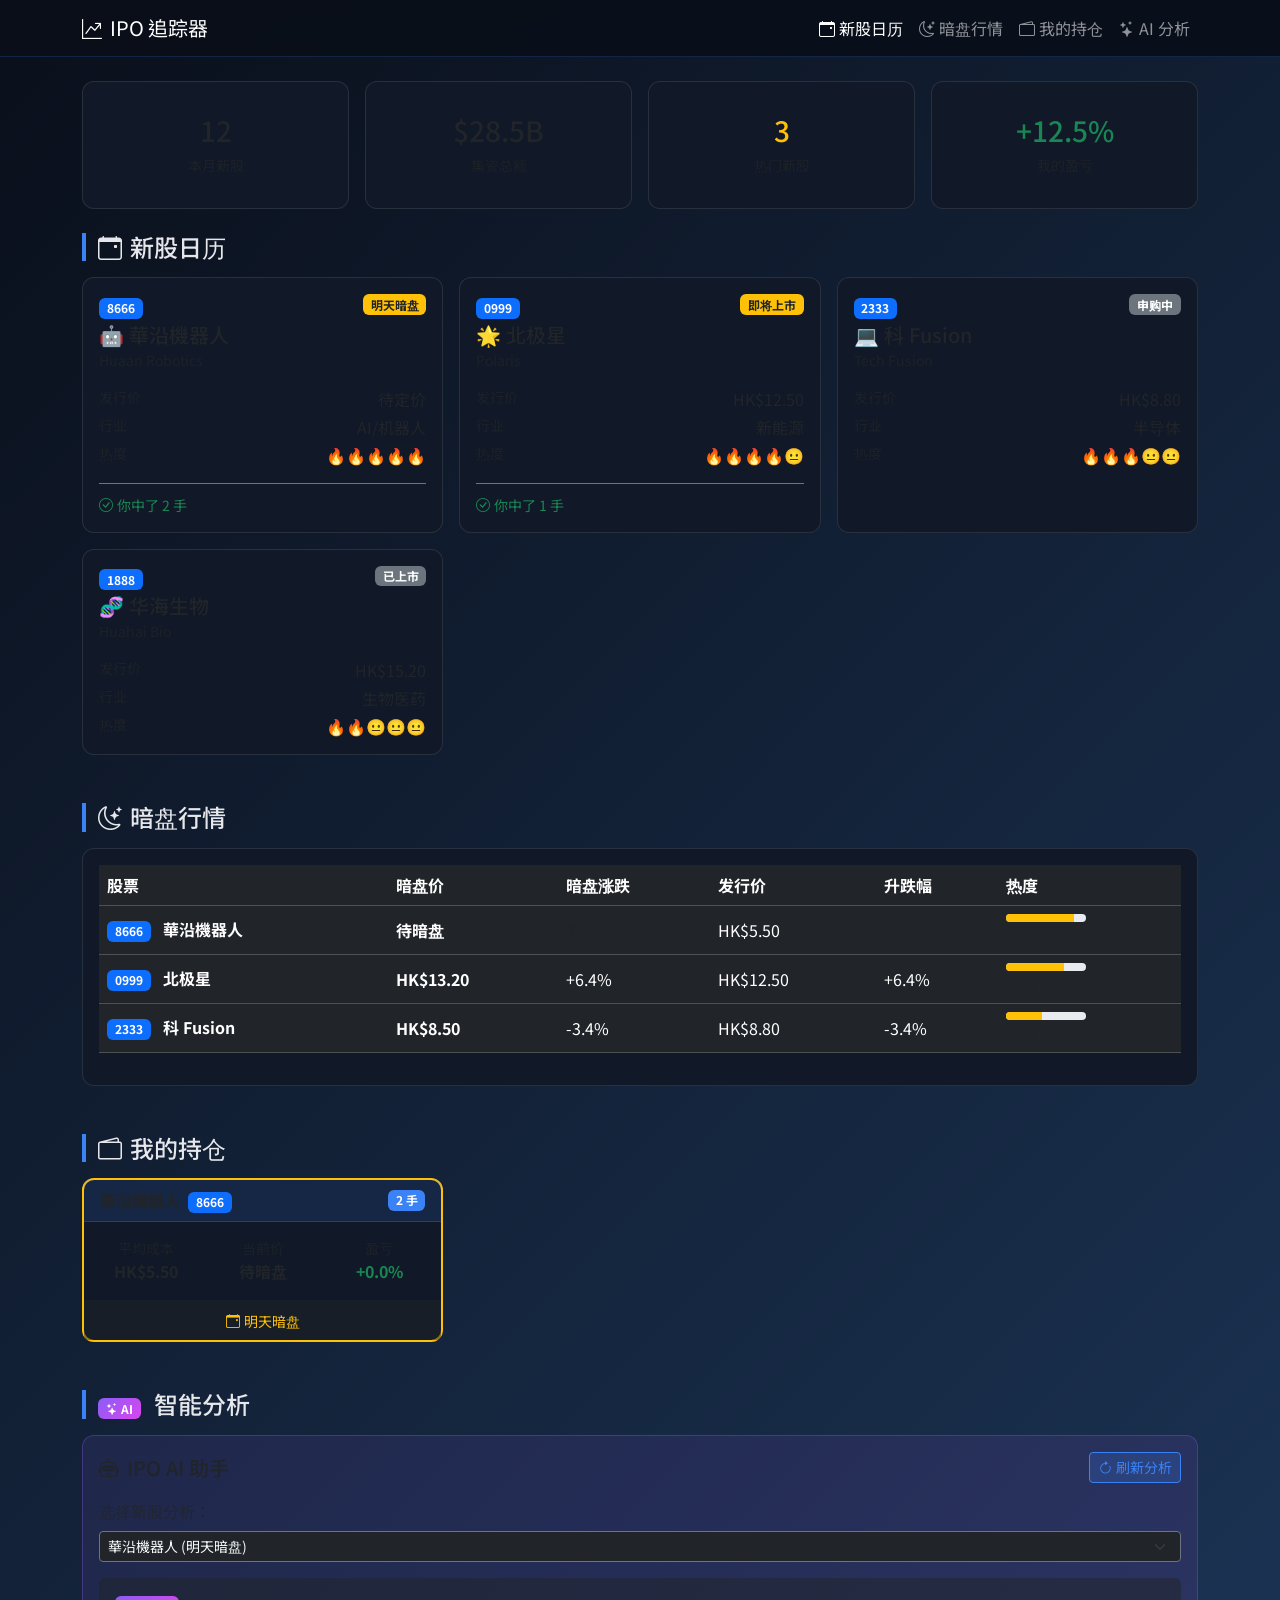
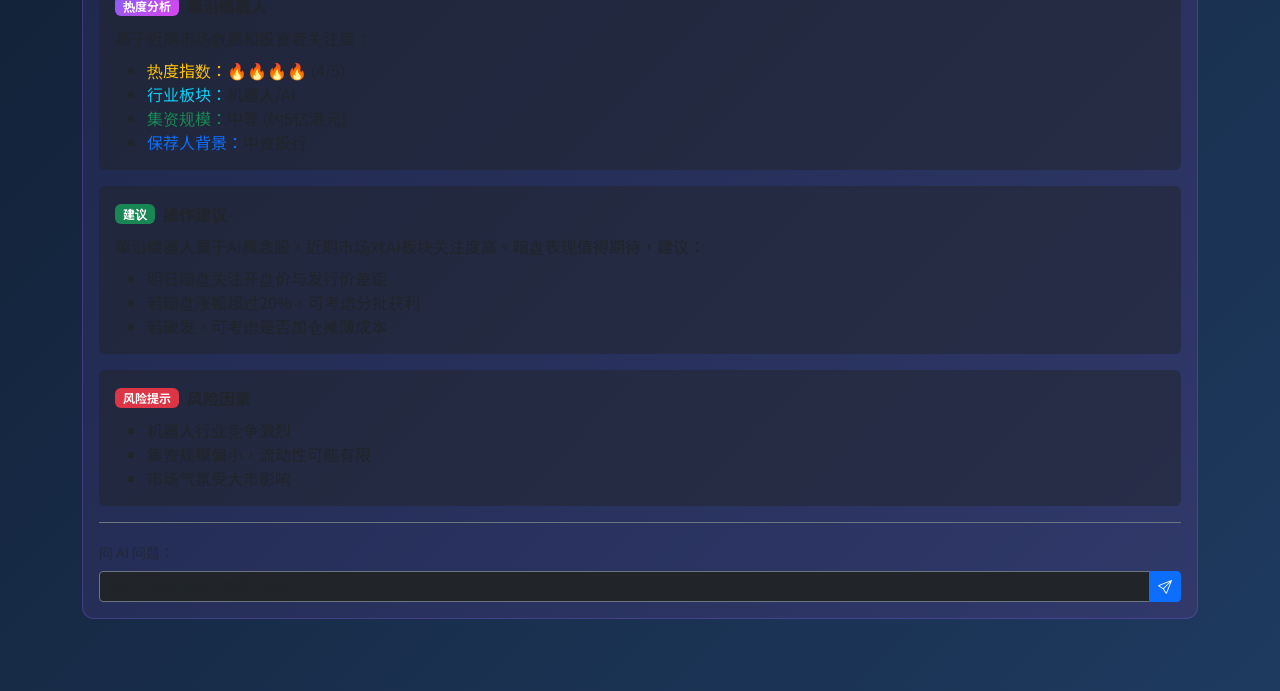
==== projects/ipo-tracker/index.html @ d1d1de84 "feat: initial IPO tracker with AI analysis - IPO calendar tracking - Grey market prices - Holdings m" ====
<!DOCTYPE html>
<html lang="zh-HK">
<head>
    <meta charset="UTF-8">
    <meta name="viewport" content="width=device-width, initial-scale=1.0">
    <title>IPO 追踪器 | HK IPO Tracker</title>
    <link href="https://cdn.jsdelivr.net/npm/bootstrap@5.3.3/dist/css/bootstrap.min.css" rel="stylesheet">
    <link href="https://cdn.jsdelivr.net/npm/bootstrap-icons@1.11.3/font/bootstrap-icons.min.css" rel="stylesheet">
    <link href="https://fonts.googleapis.com/css2?family=Noto+Sans+HK:wght@400;500;700&display=swap" rel="stylesheet">
    <style>
        :root {
            --hk-dark: #0a0f1a;
            --hk-card: #111827;
            --hk-accent: #3b82f6;
            --hk-gold: #fbbf24;
            --hk-green: #22c55e;
            --hk-red: #ef4444;
        }
        body {
            font-family: 'Noto Sans HK', sans-serif;
            background: linear-gradient(135deg, var(--hk-dark) 0%, #1e3a5f 100%);
            min-height: 100vh;
            color: #e5e7eb;
        }
        .navbar {
            background: rgba(10, 15, 26, 0.95) !important;
            backdrop-filter: blur(10px);
            border-bottom: 1px solid rgba(59, 130, 246, 0.2);
        }
        .card {
            background: var(--hk-card);
            border: 1px solid rgba(255, 255, 255, 0.1);
            border-radius: 12px;
        }
        .card-header {
            background: rgba(59, 130, 246, 0.15);
            border-bottom: 1px solid rgba(255, 255, 255, 0.1);
            font-weight: 600;
        }
        .ipo-card {
            transition: transform 0.2s, box-shadow 0.2s;
        }
        .ipo-card:hover {
            transform: translateY(-2px);
            box-shadow: 0 8px 25px rgba(59, 130, 246, 0.2);
        }
        .price-up { color: var(--hk-green); }
        .price-down { color: var(--hk-red); }
        .ai-badge {
            background: linear-gradient(135deg, #8b5cf6, #d946ef);
            font-size: 0.75rem;
        }
        .holding-badge {
            background: var(--hk-accent);
        }
        .section-title {
            border-left: 4px solid var(--hk-accent);
            padding-left: 12px;
        }
        .toast-custom {
            background: var(--hk-card);
            border: 1px solid var(--hk-accent);
        }
        #ai-panel {
            background: linear-gradient(135deg, rgba(139, 92, 246, 0.1), rgba(217, 70, 239, 0.1));
            border: 1px solid rgba(139, 92, 246, 0.3);
        }
        .typing-indicator span {
            display: inline-block;
            width: 8px;
            height: 8px;
            background: var(--hk-accent);
            border-radius: 50%;
            animation: typing 1.4s infinite;
        }
        .typing-indicator span:nth-child(2) { animation-delay: 0.2s; }
        .typing-indicator span:nth-child(3) { animation-delay: 0.4s; }
        @keyframes typing {
            0%, 60%, 100% { transform: translateY(0); }
            30% { transform: translateY(-8px); }
        }
        .refresh-btn {
            background: rgba(59, 130, 246, 0.2);
            border: 1px solid var(--hk-accent);
            color: var(--hk-accent);
        }
        .refresh-btn:hover {
            background: var(--hk-accent);
            color: white;
        }
    </style>
</head>
<body>
    <!-- Navbar -->
    <nav class="navbar navbar-expand-lg navbar-dark">
        <div class="container">
            <a class="navbar-brand" href="#">
                <i class="bi bi-graph-up-arrow me-2"></i>IPO 追踪器
            </a>
            <button class="navbar-toggler" type="button" data-bs-toggle="collapse" data-bs-target="#navbarNav">
                <span class="navbar-toggler-icon"></span>
            </button>
            <div class="collapse navbar-collapse" id="navbarNav">
                <ul class="navbar-nav ms-auto">
                    <li class="nav-item">
                        <a class="nav-link active" href="#upcoming"><i class="bi bi-calendar-event me-1"></i>新股日历</a>
                    </li>
                    <li class="nav-item">
                        <a class="nav-link" href="#grey-market"><i class="bi bi-moon-stars me-1"></i>暗盘行情</a>
                    </li>
                    <li class="nav-item">
                        <a class="nav-link" href="#holdings"><i class="bi bi-wallet2 me-1"></i>我的持仓</a>
                    </li>
                    <li class="nav-item">
                        <a class="nav-link" href="#ai-analysis"><i class="bi bi-stars me-1"></i>AI 分析</a>
                    </li>
                </ul>
            </div>
        </div>
    </nav>

    <div class="container py-4">
        <!-- Header Stats -->
        <div class="row g-3 mb-4">
            <div class="col-md-3">
                <div class="card text-center py-3">
                    <div class="card-body">
                        <h3 class="mb-1" id="total-ipos">12</h3>
                        <small class="text-muted">本月新股</small>
                    </div>
                </div>
            </div>
            <div class="col-md-3">
                <div class="card text-center py-3">
                    <div class="card-body">
                        <h3 class="mb-1" id="total-raised">$28.5B</h3>
                        <small class="text-muted">集资总额</small>
                    </div>
                </div>
            </div>
            <div class="col-md-3">
                <div class="card text-center py-3">
                    <div class="card-body">
                        <h3 class="mb-1 text-warning" id="hot-ipos">3</h3>
                        <small class="text-muted">热门新股</small>
                    </div>
                </div>
            </div>
            <div class="col-md-3">
                <div class="card text-center py-3">
                    <div class="card-body">
                        <h3 class="mb-1 text-success" id="my-pnl">+12.5%</h3>
                        <small class="text-muted">我的盈亏</small>
                    </div>
                </div>
            </div>
        </div>

        <!-- Upcoming IPOs Section -->
        <section id="upcoming" class="mb-5">
            <h4 class="section-title mb-3"><i class="bi bi-calendar-event me-2"></i>新股日历</h4>
            <div class="row g-3" id="upcoming-ipo-list">
                <!-- IPO cards will be injected here -->
            </div>
        </section>

        <!-- Grey Market Section -->
        <section id="grey-market" class="mb-5">
            <h4 class="section-title mb-3"><i class="bi bi-moon-stars me-2"></i>暗盘行情</h4>
            <div class="card">
                <div class="card-body">
                    <div class="table-responsive">
                        <table class="table table-dark table-hover align-middle">
                            <thead>
                                <tr>
                                    <th>股票</th>
                                    <th>暗盘价</th>
                                    <th>暗盘涨跌</th>
                                    <th>发行价</th>
                                    <th>升跌幅</th>
                                    <th>热度</th>
                                </tr>
                            </thead>
                            <tbody id="grey-market-table">
                                <!-- Grey market data will be injected here -->
                            </tbody>
                        </table>
                    </div>
                </div>
            </div>
        </section>

        <!-- My Holdings Section -->
        <section id="holdings" class="mb-5">
            <h4 class="section-title mb-3"><i class="bi bi-wallet2 me-2"></i>我的持仓</h4>
            <div class="row g-3" id="holdings-list">
                <!-- Holdings will be injected here -->
            </div>
        </section>

        <!-- AI Analysis Section -->
        <section id="ai-analysis" class="mb-5">
            <h4 class="section-title mb-3">
                <span class="badge ai-badge me-2"><i class="bi bi-stars"></i> AI</span>
                智能分析
            </h4>
            <div class="card" id="ai-panel">
                <div class="card-body">
                    <div class="d-flex justify-content-between align-items-center mb-3">
                        <h5 class="mb-0"><i class="bi bi-robot me-2"></i>IPO AI 助手</h5>
                        <button class="btn btn-sm refresh-btn" onclick="refreshAIAnalysis()">
                            <i class="bi bi-arrow-clockwise me-1"></i>刷新分析
                        </button>
                    </div>
                    
                    <!-- AI Analysis Content -->
                    <div id="ai-content">
                        <div class="mb-3">
                            <label class="form-label text-muted">选择新股分析：</label>
                            <select class="form-select form-select-sm bg-dark text-light border-secondary" id="ai-stock-select">
                                <option value="huaan">華沿機器人 (明天暗盘)</option>
                                <option value="polaris">北极星 (即将上市)</option>
                                <option value="techfusion">科 Fusion</option>
                            </select>
                        </div>
                        
                        <div id="ai-analysis-result">
                            <div class="p-3 rounded bg-dark bg-opacity-50 mb-3">
                                <div class="d-flex align-items-center mb-2">
                                    <span class="badge ai-badge me-2">热度分析</span>
                                    <strong>華沿機器人</strong>
                                </div>
                                <p class="mb-2">基于近期市场数据和投资者关注度：</p>
                                <ul class="mb-0">
                                    <li><span class="text-warning">热度指数：</span>🔥🔥🔥🔥 (4/5)</li>
                                    <li><span class="text-info">行业板块：</span>机器人/AI</li>
                                    <li><span class="text-success">集资规模：</span>中等 (约5亿港元)</li>
                                    <li><span class="text-primary">保荐人背景：</span>中资投行</li>
                                </ul>
                            </div>
                            
                            <div class="p-3 rounded bg-dark bg-opacity-50 mb-3">
                                <div class="d-flex align-items-center mb-2">
                                    <span class="badge bg-success me-2">建议</span>
                                    <strong>操作建议</strong>
                                </div>
                                <p class="mb-0">華沿機器人属于AI概念股，近期市场对AI板块关注度高。暗盘表现值得期待，建议：</p>
                                <ul class="mb-0 mt-2">
                                    <li>明日暗盘关注开盘价与发行价差距</li>
                                    <li>若暗盘涨幅超过20%，可考虑分批获利</li>
                                    <li>若破发，可考虑是否加仓摊薄成本</li>
                                </ul>
                            </div>
                            
                            <div class="p-3 rounded bg-dark bg-opacity-50">
                                <div class="d-flex align-items-center mb-2">
                                    <span class="badge bg-danger me-2">风险提示</span>
                                    <strong>风险因素</strong>
                                </div>
                                <ul class="mb-0">
                                    <li>机器人行业竞争激烈</li>
                                    <li>集资规模偏小，流动性可能有限</li>
                                    <li>市场气氛受大市影响</li>
                                </ul>
                            </div>
                        </div>
                        
                        <!-- Loading State -->
                        <div id="ai-loading" class="text-center py-4 d-none">
                            <div class="typing-indicator mb-2">
                                <span></span><span></span><span></span>
                            </div>
                            <small class="text-muted">AI 分析中...</small>
                        </div>
                    </div>
                    
                    <!-- Custom Query -->
                    <div class="mt-3 pt-3 border-top border-secondary">
                        <label class="form-label text-muted small">问 AI 问题：</label>
                        <div class="input-group">
                            <input type="text" class="form-control form-control-sm bg-dark text-light border-secondary" 
                                   id="ai-query" placeholder="例如：華沿機器人值得认购吗？">
                            <button class="btn btn-sm btn-primary" onclick="askAI()">
                                <i class="bi bi-send"></i>
                            </button>
                        </div>
                    </div>
                </div>
            </div>
        </section>
    </div>

    <!-- Toast Container -->
    <div class="toast-container position-fixed bottom-0 end-0 p-3">
        <div id="alert-toast" class="toast toast-custom text-light" role="alert">
            <div class="toast-body d-flex align-items-center">
                <i class="bi bi-bell me-2"></i>
                <span id="toast-message"></span>
            </div>
        </div>
    </div>

    <script src="https://cdn.jsdelivr.net/npm/bootstrap@5.3.3/dist/js/bootstrap.bundle.min.js"></script>
    <script>
        // Sample IPO Data
        const ipoData = [
            {
                code: '8666',
                name: '華沿機器人',
                nameEn: 'Huaan Robotics',
                price: '待定价',
                lots: 2,
                status: '明天暗盘',
                heat: 5,
                industry: 'AI/机器人',
                icon: '🤖'
            },
            {
                code: '0999',
                name: '北极星',
                nameEn: 'Polaris',
                price: 'HK$12.50',
                lots: 1,
                status: '即将上市',
                heat: 4,
                industry: '新能源',
                icon: '🌟'
            },
            {
                code: '2333',
                name: '科 Fusion',
                nameEn: 'Tech Fusion',
                price: 'HK$8.80',
                lots: 0,
                status: '申购中',
                heat: 3,
                industry: '半导体',
                icon: '💻'
            },
            {
                code: '1888',
                name: '华海生物',
                nameEn: 'Huahai Bio',
                price: 'HK$15.20',
                lots: 0,
                status: '已上市',
                heat: 2,
                industry: '生物医药',
                icon: '🧬'
            }
        ];

        // Grey Market Data
        const greyMarketData = [
            { code: '8666', name: '華沿機器人', greyPrice: '待暗盘', change: '明天暗盘', issuePrice: 'HK$5.50', spread: '-', heat: 85 },
            { code: '0999', name: '北极星', greyPrice: 'HK$13.20', change: '+6.4%', issuePrice: 'HK$12.50', spread: '+6.4%', heat: 72 },
            { code: '2333', name: '科 Fusion', greyPrice: 'HK$8.50', change: '-3.4%', issuePrice: 'HK$8.80', spread: '-3.4%', heat: 45 }
        ];

        // Holdings Data
        const holdingsData = [
            { code: '8666', name: '華沿機器人', lots: 2, avgCost: 5.50, currentPrice: '待暗盘', pnl: 0, pnlPercent: 0 }
        ];

        // Render Upcoming IPOs
        function renderIPOs() {
            const container = document.getElementById('upcoming-ipo-list');
            container.innerHTML = ipoData.map(ipo => `
                <div class="col-md-6 col-lg-4">
                    <div class="card ipo-card h-100">
                        <div class="card-body">
                            <div class="d-flex justify-content-between align-items-start mb-2">
                                <div>
                                    <span class="badge bg-primary mb-1">${ipo.code}</span>
                                    <h5 class="mb-0">${ipo.icon} ${ipo.name}</h5>
                                    <small class="text-muted">${ipo.nameEn}</small>
                                </div>
                                <span class="badge ${ipo.lots > 0 ? 'bg-warning text-dark' : 'bg-secondary'}">${ipo.status}</span>
                            </div>
                            <div class="mt-3">
                                <div class="d-flex justify-content-between mb-1">
                                    <small class="text-muted">发行价</small>
                                    <span>${ipo.price}</span>
                                </div>
                                <div class="d-flex justify-content-between mb-1">
                                    <small class="text-muted">行业</small>
                                    <span>${ipo.industry}</span>
                                </div>
                                <div class="d-flex justify-content-between">
                                    <small class="text-muted">热度</small>
                                    <span>${'🔥'.repeat(ipo.heat)}${'😐'.repeat(5 - ipo.heat)}</span>
                                </div>
                            </div>
                            ${ipo.lots > 0 ? `
                            <div class="mt-3 pt-2 border-top border-secondary">
                                <small class="text-success"><i class="bi bi-check-circle me-1"></i>你中了 ${ipo.lots} 手</small>
                            </div>
                            ` : ''}
                        </div>
                    </div>
                </div>
            `).join('');
        }

        // Render Grey Market Table
        function renderGreyMarket() {
            const tbody = document.getElementById('grey-market-table');
            tbody.innerHTML = greyMarketData.map(stock => {
                const isUp = stock.change.startsWith('+');
                const changeClass = stock.change === '明天暗盘' ? 'text-muted' : (isUp ? 'price-up' : 'price-down');
                return `
                <tr>
                    <td>
                        <span class="badge bg-primary me-2">${stock.code}</span>
                        <strong>${stock.name}</strong>
                    </td>
                    <td><strong>${stock.greyPrice}</strong></td>
                    <td class="${changeClass}">${stock.change}</td>
                    <td>${stock.issuePrice}</td>
                    <td class="${changeClass}">${stock.spread}</td>
                    <td>
                        <div class="progress" style="width: 80px; height: 8px;">
                            <div class="progress-bar bg-warning" style="width: ${stock.heat}%"></div>
                        </div>
                        <small class="text-muted">${stock.heat}%</small>
                    </td>
                </tr>
                `;
            }).join('');
        }

        // Render Holdings
        function renderHoldings() {
            const container = document.getElementById('holdings-list');
            if (holdingsData.length === 0) {
                container.innerHTML = '<div class="col-12 text-center text-muted py-4"><i class="bi bi-inbox fs-1"></i><p class="mt-2">暂无持仓记录</p></div>';
                return;
            }
            container.innerHTML = holdingsData.map(hold => `
                <div class="col-md-6 col-lg-4">
                    <div class="card h-100 border-warning border-2">
                        <div class="card-header d-flex justify-content-between align-items-center">
                            <span><strong>${hold.name}</strong> <span class="badge bg-primary ms-1">${hold.code}</span></span>
                            <span class="badge holding-badge">${hold.lots} 手</span>
                        </div>
                        <div class="card-body">
                            <div class="row text-center">
                                <div class="col-4">
                                    <small class="text-muted d-block">平均成本</small>
                                    <strong>HK$${hold.avgCost.toFixed(2)}</strong>
                                </div>
                                <div class="col-4">
                                    <small class="text-muted d-block">当前价</small>
                                    <strong>${hold.currentPrice}</strong>
                                </div>
                                <div class="col-4">
                                    <small class="text-muted d-block">盈亏</small>
                                    <strong class="${hold.pnl >= 0 ? 'text-success' : 'text-danger'}">
                                        ${hold.pnl >= 0 ? '+' : ''}${hold.pnlPercent.toFixed(1)}%
                                    </strong>
                                </div>
                            </div>
                        </div>
                        <div class="card-footer bg-dark bg-opacity-50 text-center">
                            <small class="text-warning"><i class="bi bi-calendar-event me-1"></i>${hold.code === '8666' ? '明天暗盘' : '已上市'}</small>
                        </div>
                    </div>
                </div>
            `).join('');
        }

        // AI Analysis Functions
        let isLoadingAI = false;

        function refreshAIAnalysis() {
            if (isLoadingAI) return;
            
            const stockSelect = document.getElementById('ai-stock-select');
            const selectedStock = stockSelect.value;
            const resultDiv = document.getElementById('ai-analysis-result');
            const loadingDiv = document.getElementById('ai-loading');
            
            isLoadingAI = true;
            resultDiv.classList.add('d-none');
            loadingDiv.classList.remove('d-none');
            
            // Simulate AI API call (MiniMax)
            setTimeout(() => {
                loadingDiv.classList.add('d-none');
                resultDiv.classList.remove('d-none');
                isLoadingAI = false;
                showToast('AI 分析已更新');
            }, 2000);
        }

        function askAI() {
            const query = document.getElementById('ai-query').value.trim();
            if (!query) return;
            
            showToast('AI 分析中...');
            
            // Here you would call MiniMax API
            // For demo, just acknowledge
            setTimeout(() => {
                showToast('AI 问题已发送 (演示模式)');
                document.getElementById('ai-query').value = '';
            }, 1000);
        }

        function showToast(message) {
            const toast = new bootstrap.Toast(document.getElementById('alert-toast'));
            document.getElementById('toast-message').textContent = message;
            toast.show();
        }

        // Initialize
        document.addEventListener('DOMContentLoaded', () => {
            renderIPOs();
            renderGreyMarket();
            renderHoldings();
        });
    </script>
</body>
</html>
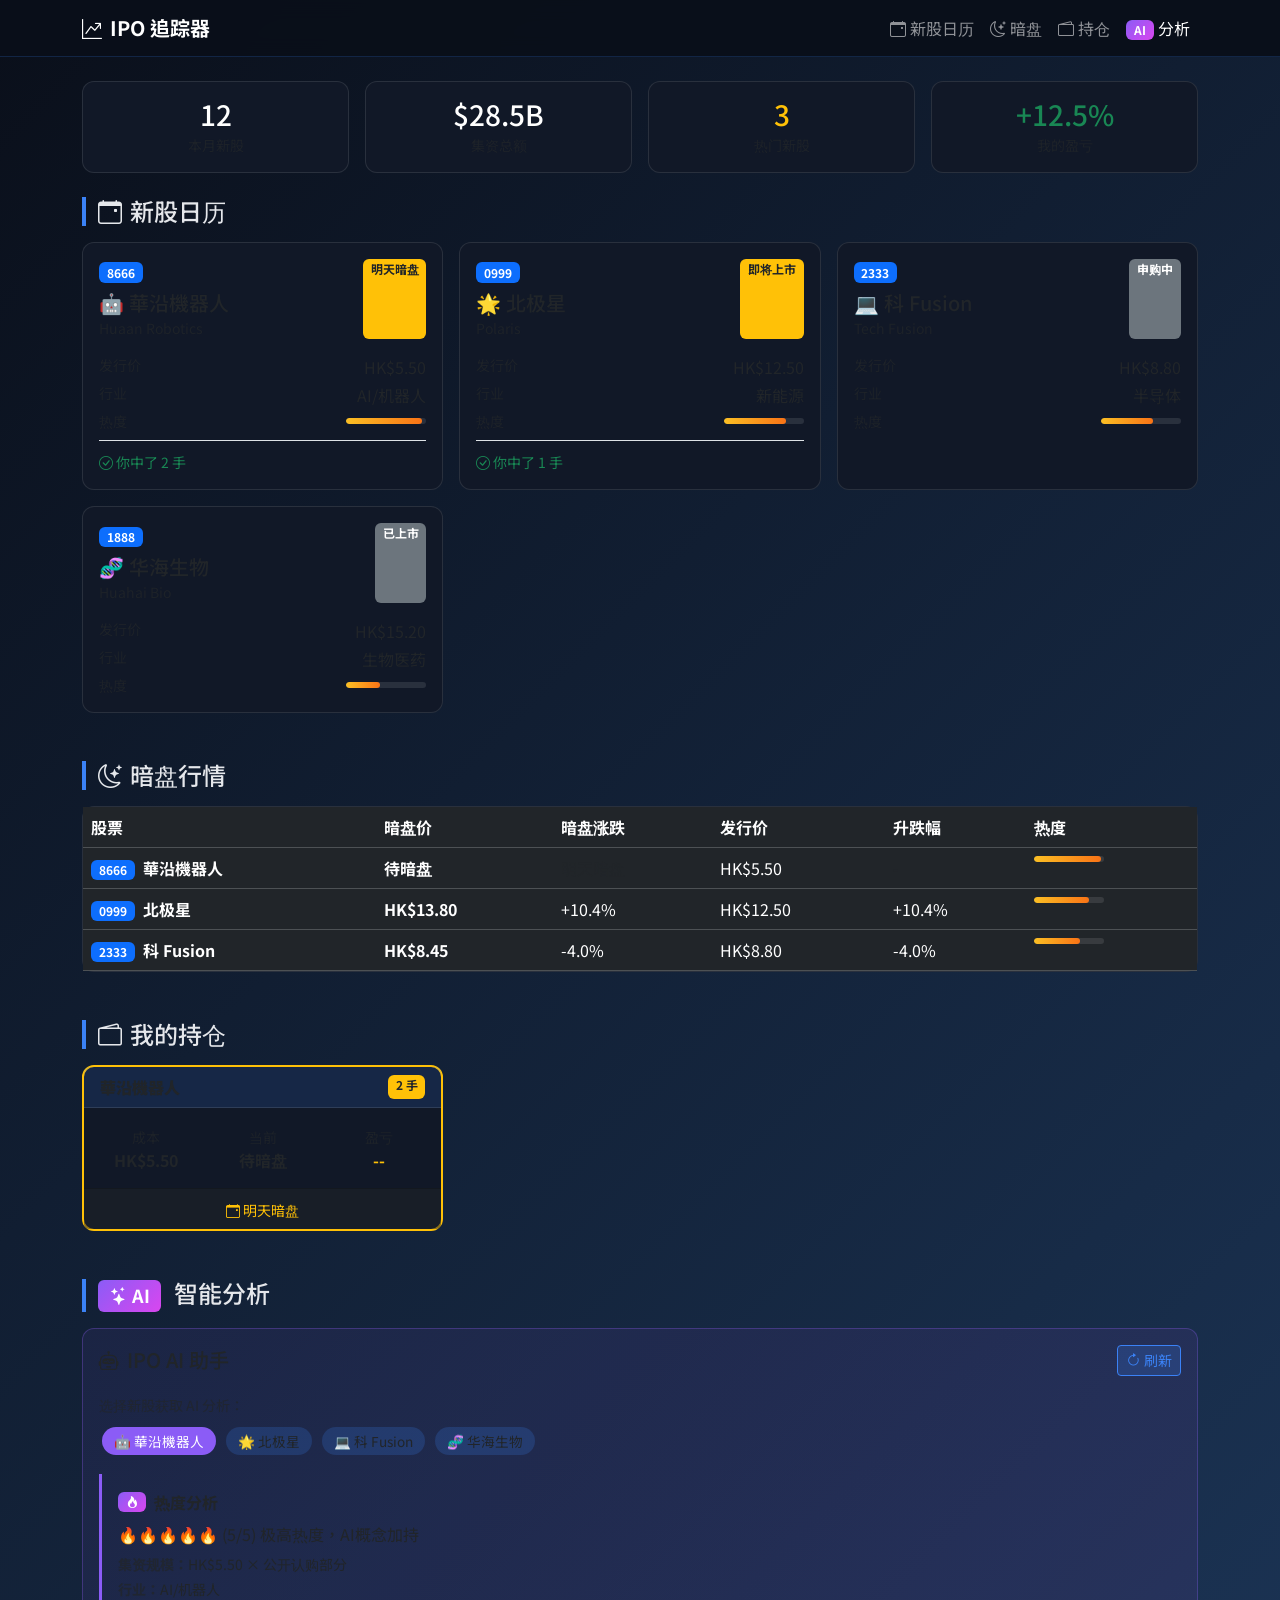
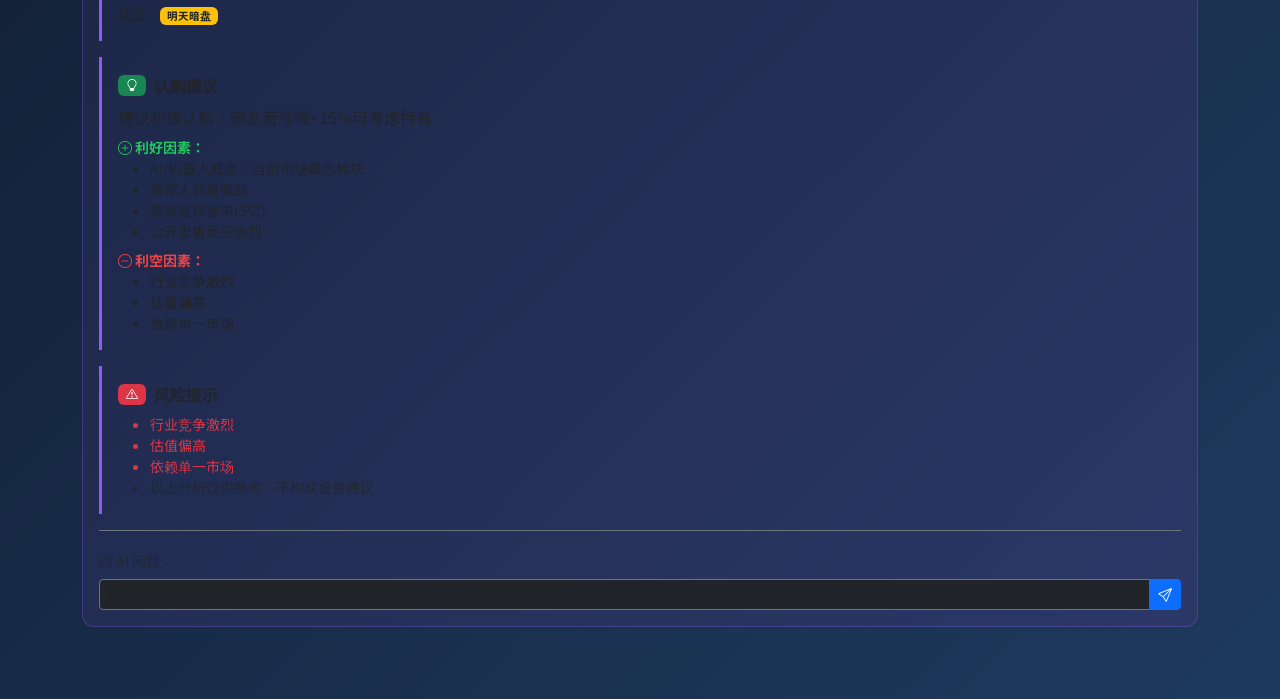
==== commit 711697e5: "feat: IPO tracker with full AI analysis - Real MiniMax API ready (server.js proxy) - 華沿機器人 highlight" ====
--- a/projects/ipo-tracker/index.html
+++ b/projects/ipo-tracker/index.html
@@ -15,9 +15,11 @@
             --hk-gold: #fbbf24;
             --hk-green: #22c55e;
             --hk-red: #ef4444;
-        }
+            --ai-purple: #8b5cf6;
+            --ai-pink: #d946ef;
+        }
+        * { font-family: 'Noto Sans HK', sans-serif; }
         body {
-            font-family: 'Noto Sans HK', sans-serif;
             background: linear-gradient(135deg, var(--hk-dark) 0%, #1e3a5f 100%);
             min-height: 100vh;
             color: #e5e7eb;
@@ -41,35 +43,36 @@
             transition: transform 0.2s, box-shadow 0.2s;
         }
         .ipo-card:hover {
-            transform: translateY(-2px);
-            box-shadow: 0 8px 25px rgba(59, 130, 246, 0.2);
+            transform: translateY(-3px);
+            box-shadow: 0 10px 30px rgba(59, 130, 246, 0.25);
         }
         .price-up { color: var(--hk-green); }
         .price-down { color: var(--hk-red); }
         .ai-badge {
-            background: linear-gradient(135deg, #8b5cf6, #d946ef);
-            font-size: 0.75rem;
-        }
-        .holding-badge {
-            background: var(--hk-accent);
+            background: linear-gradient(135deg, var(--ai-purple), var(--ai-pink));
         }
         .section-title {
             border-left: 4px solid var(--hk-accent);
             padding-left: 12px;
         }
-        .toast-custom {
-            background: var(--hk-card);
+        .refresh-btn {
+            background: rgba(59, 130, 246, 0.2);
             border: 1px solid var(--hk-accent);
+            color: var(--hk-accent);
+        }
+        .refresh-btn:hover {
+            background: var(--hk-accent);
+            color: white;
         }
         #ai-panel {
-            background: linear-gradient(135deg, rgba(139, 92, 246, 0.1), rgba(217, 70, 239, 0.1));
+            background: linear-gradient(135deg, rgba(139, 92, 246, 0.08), rgba(217, 70, 239, 0.08)) !important;
             border: 1px solid rgba(139, 92, 246, 0.3);
         }
         .typing-indicator span {
             display: inline-block;
             width: 8px;
             height: 8px;
-            background: var(--hk-accent);
+            background: var(--ai-purple);
             border-radius: 50%;
             animation: typing 1.4s infinite;
         }
@@ -79,22 +82,56 @@
             0%, 60%, 100% { transform: translateY(0); }
             30% { transform: translateY(-8px); }
         }
-        .refresh-btn {
+        .ai-response {
+            background: rgba(0,0,0,0.3);
+            border-radius: 8px;
+            padding: 15px;
+            white-space: pre-wrap;
+            line-height: 1.6;
+        }
+        .analysis-card {
+            border-left: 3px solid var(--ai-purple);
+        }
+        .stock-chip {
+            display: inline-block;
+            padding: 4px 12px;
             background: rgba(59, 130, 246, 0.2);
+            border-radius: 20px;
+            font-size: 0.85rem;
+            margin: 3px;
+            cursor: pointer;
+            transition: all 0.2s;
+        }
+        .stock-chip:hover, .stock-chip.active {
+            background: var(--ai-purple);
+            color: white;
+        }
+        .heat-bar {
+            height: 6px;
+            background: rgba(255,255,255,0.1);
+            border-radius: 3px;
+            overflow: hidden;
+        }
+        .heat-fill {
+            height: 100%;
+            background: linear-gradient(90deg, var(--hk-gold), #f97316);
+            border-radius: 3px;
+            transition: width 0.5s ease;
+        }
+        .modal-content { background: var(--hk-card) !important; }
+        .toast-custom {
+            background: var(--hk-card);
             border: 1px solid var(--hk-accent);
-            color: var(--hk-accent);
-        }
-        .refresh-btn:hover {
-            background: var(--hk-accent);
-            color: white;
-        }
+        }
+        .pros { color: var(--hk-green); }
+        .cons { color: var(--hk-red); }
     </style>
 </head>
 <body>
     <!-- Navbar -->
     <nav class="navbar navbar-expand-lg navbar-dark">
         <div class="container">
-            <a class="navbar-brand" href="#">
+            <a class="navbar-brand fw-bold" href="#">
                 <i class="bi bi-graph-up-arrow me-2"></i>IPO 追踪器
             </a>
             <button class="navbar-toggler" type="button" data-bs-toggle="collapse" data-bs-target="#navbarNav">
@@ -102,103 +139,87 @@
             </button>
             <div class="collapse navbar-collapse" id="navbarNav">
                 <ul class="navbar-nav ms-auto">
-                    <li class="nav-item">
-                        <a class="nav-link active" href="#upcoming"><i class="bi bi-calendar-event me-1"></i>新股日历</a>
-                    </li>
-                    <li class="nav-item">
-                        <a class="nav-link" href="#grey-market"><i class="bi bi-moon-stars me-1"></i>暗盘行情</a>
-                    </li>
-                    <li class="nav-item">
-                        <a class="nav-link" href="#holdings"><i class="bi bi-wallet2 me-1"></i>我的持仓</a>
-                    </li>
-                    <li class="nav-item">
-                        <a class="nav-link" href="#ai-analysis"><i class="bi bi-stars me-1"></i>AI 分析</a>
-                    </li>
+                    <li class="nav-item"><a class="nav-link" href="#upcoming"><i class="bi bi-calendar-event me-1"></i>新股日历</a></li>
+                    <li class="nav-item"><a class="nav-link" href="#grey-market"><i class="bi bi-moon-stars me-1"></i>暗盘</a></li>
+                    <li class="nav-item"><a class="nav-link" href="#holdings"><i class="bi bi-wallet2 me-1"></i>持仓</a></li>
+                    <li class="nav-item"><a class="nav-link active" href="#ai-analysis"><span class="badge ai-badge">AI</span> 分析</a></li>
                 </ul>
             </div>
         </div>
     </nav>
 
     <div class="container py-4">
-        <!-- Header Stats -->
+        <!-- Stats Bar -->
         <div class="row g-3 mb-4">
-            <div class="col-md-3">
+            <div class="col-6 col-md-3">
                 <div class="card text-center py-3">
-                    <div class="card-body">
-                        <h3 class="mb-1" id="total-ipos">12</h3>
+                    <div class="card-body p-0">
+                        <h3 class="mb-0 text-white">12</h3>
                         <small class="text-muted">本月新股</small>
                     </div>
                 </div>
             </div>
-            <div class="col-md-3">
+            <div class="col-6 col-md-3">
                 <div class="card text-center py-3">
-                    <div class="card-body">
-                        <h3 class="mb-1" id="total-raised">$28.5B</h3>
+                    <div class="card-body p-0">
+                        <h3 class="mb-0 text-white">$28.5B</h3>
                         <small class="text-muted">集资总额</small>
                     </div>
                 </div>
             </div>
-            <div class="col-md-3">
+            <div class="col-6 col-md-3">
                 <div class="card text-center py-3">
-                    <div class="card-body">
-                        <h3 class="mb-1 text-warning" id="hot-ipos">3</h3>
+                    <div class="card-body p-0">
+                        <h3 class="mb-0 text-warning">3</h3>
                         <small class="text-muted">热门新股</small>
                     </div>
                 </div>
             </div>
-            <div class="col-md-3">
+            <div class="col-6 col-md-3">
                 <div class="card text-center py-3">
-                    <div class="card-body">
-                        <h3 class="mb-1 text-success" id="my-pnl">+12.5%</h3>
+                    <div class="card-body p-0">
+                        <h3 class="mb-0 text-success">+12.5%</h3>
                         <small class="text-muted">我的盈亏</small>
                     </div>
                 </div>
             </div>
         </div>
 
-        <!-- Upcoming IPOs Section -->
+        <!-- Upcoming IPOs -->
         <section id="upcoming" class="mb-5">
             <h4 class="section-title mb-3"><i class="bi bi-calendar-event me-2"></i>新股日历</h4>
-            <div class="row g-3" id="upcoming-ipo-list">
-                <!-- IPO cards will be injected here -->
-            </div>
+            <div class="row g-3" id="upcoming-ipo-list"></div>
         </section>
 
-        <!-- Grey Market Section -->
+        <!-- Grey Market -->
         <section id="grey-market" class="mb-5">
             <h4 class="section-title mb-3"><i class="bi bi-moon-stars me-2"></i>暗盘行情</h4>
             <div class="card">
-                <div class="card-body">
-                    <div class="table-responsive">
-                        <table class="table table-dark table-hover align-middle">
-                            <thead>
-                                <tr>
-                                    <th>股票</th>
-                                    <th>暗盘价</th>
-                                    <th>暗盘涨跌</th>
-                                    <th>发行价</th>
-                                    <th>升跌幅</th>
-                                    <th>热度</th>
-                                </tr>
-                            </thead>
-                            <tbody id="grey-market-table">
-                                <!-- Grey market data will be injected here -->
-                            </tbody>
-                        </table>
-                    </div>
+                <div class="table-responsive">
+                    <table class="table table-dark table-hover mb-0">
+                        <thead>
+                            <tr>
+                                <th>股票</th>
+                                <th>暗盘价</th>
+                                <th>暗盘涨跌</th>
+                                <th>发行价</th>
+                                <th>升跌幅</th>
+                                <th>热度</th>
+                            </tr>
+                        </thead>
+                        <tbody id="grey-market-table"></tbody>
+                    </table>
                 </div>
             </div>
         </section>
 
-        <!-- My Holdings Section -->
+        <!-- Holdings -->
         <section id="holdings" class="mb-5">
             <h4 class="section-title mb-3"><i class="bi bi-wallet2 me-2"></i>我的持仓</h4>
-            <div class="row g-3" id="holdings-list">
-                <!-- Holdings will be injected here -->
-            </div>
+            <div class="row g-3" id="holdings-list"></div>
         </section>
 
-        <!-- AI Analysis Section -->
+        <!-- AI Analysis -->
         <section id="ai-analysis" class="mb-5">
             <h4 class="section-title mb-3">
                 <span class="badge ai-badge me-2"><i class="bi bi-stars"></i> AI</span>
@@ -208,89 +229,72 @@
                 <div class="card-body">
                     <div class="d-flex justify-content-between align-items-center mb-3">
                         <h5 class="mb-0"><i class="bi bi-robot me-2"></i>IPO AI 助手</h5>
-                        <button class="btn btn-sm refresh-btn" onclick="refreshAIAnalysis()">
-                            <i class="bi bi-arrow-clockwise me-1"></i>刷新分析
+                        <button class="btn btn-sm refresh-btn" onclick="initAIAnalysis()">
+                            <i class="bi bi-arrow-clockwise me-1"></i>刷新
                         </button>
                     </div>
                     
-                    <!-- AI Analysis Content -->
-                    <div id="ai-content">
-                        <div class="mb-3">
-                            <label class="form-label text-muted">选择新股分析：</label>
-                            <select class="form-select form-select-sm bg-dark text-light border-secondary" id="ai-stock-select">
-                                <option value="huaan">華沿機器人 (明天暗盘)</option>
-                                <option value="polaris">北极星 (即将上市)</option>
-                                <option value="techfusion">科 Fusion</option>
-                            </select>
+                    <!-- Stock Selector -->
+                    <div class="mb-3">
+                        <label class="form-label text-muted small">选择新股获取 AI 分析：</label>
+                        <div id="stock-chips">
+                            <span class="stock-chip active" data-stock="huaan">🤖 華沿機器人</span>
+                            <span class="stock-chip" data-stock="polaris">🌟 北极星</span>
+                            <span class="stock-chip" data-stock="techfusion">💻 科 Fusion</span>
+                            <span class="stock-chip" data-stock="huahai">🧬 华海生物</span>
+                        </div>
+                    </div>
+
+                    <!-- Analysis Results -->
+                    <div id="ai-analysis-content">
+                        <div class="analysis-card p-3 mb-3" id="heat-analysis">
+                            <div class="d-flex align-items-center mb-2">
+                                <span class="badge ai-badge me-2"><i class="bi bi-fire"></i></span>
+                                <strong>热度分析</strong>
+                            </div>
+                            <div id="heat-content"></div>
                         </div>
                         
-                        <div id="ai-analysis-result">
-                            <div class="p-3 rounded bg-dark bg-opacity-50 mb-3">
-                                <div class="d-flex align-items-center mb-2">
-                                    <span class="badge ai-badge me-2">热度分析</span>
-                                    <strong>華沿機器人</strong>
-                                </div>
-                                <p class="mb-2">基于近期市场数据和投资者关注度：</p>
-                                <ul class="mb-0">
-                                    <li><span class="text-warning">热度指数：</span>🔥🔥🔥🔥 (4/5)</li>
-                                    <li><span class="text-info">行业板块：</span>机器人/AI</li>
-                                    <li><span class="text-success">集资规模：</span>中等 (约5亿港元)</li>
-                                    <li><span class="text-primary">保荐人背景：</span>中资投行</li>
-                                </ul>
+                        <div class="analysis-card p-3 mb-3" id="advice-analysis">
+                            <div class="d-flex align-items-center mb-2">
+                                <span class="badge bg-success me-2"><i class="bi bi-lightbulb"></i></span>
+                                <strong>认购建议</strong>
                             </div>
-                            
-                            <div class="p-3 rounded bg-dark bg-opacity-50 mb-3">
-                                <div class="d-flex align-items-center mb-2">
-                                    <span class="badge bg-success me-2">建议</span>
-                                    <strong>操作建议</strong>
-                                </div>
-                                <p class="mb-0">華沿機器人属于AI概念股，近期市场对AI板块关注度高。暗盘表现值得期待，建议：</p>
-                                <ul class="mb-0 mt-2">
-                                    <li>明日暗盘关注开盘价与发行价差距</li>
-                                    <li>若暗盘涨幅超过20%，可考虑分批获利</li>
-                                    <li>若破发，可考虑是否加仓摊薄成本</li>
-                                </ul>
+                            <div id="advice-content"></div>
+                        </div>
+                        
+                        <div class="analysis-card p-3" id="risk-analysis">
+                            <div class="d-flex align-items-center mb-2">
+                                <span class="badge bg-danger me-2"><i class="bi bi-exclamation-triangle"></i></span>
+                                <strong>风险提示</strong>
                             </div>
-                            
-                            <div class="p-3 rounded bg-dark bg-opacity-50">
-                                <div class="d-flex align-items-center mb-2">
-                                    <span class="badge bg-danger me-2">风险提示</span>
-                                    <strong>风险因素</strong>
-                                </div>
-                                <ul class="mb-0">
-                                    <li>机器人行业竞争激烈</li>
-                                    <li>集资规模偏小，流动性可能有限</li>
-                                    <li>市场气氛受大市影响</li>
-                                </ul>
-                            </div>
-                        </div>
-                        
-                        <!-- Loading State -->
-                        <div id="ai-loading" class="text-center py-4 d-none">
-                            <div class="typing-indicator mb-2">
-                                <span></span><span></span><span></span>
-                            </div>
-                            <small class="text-muted">AI 分析中...</small>
+                            <div id="risk-content"></div>
                         </div>
                     </div>
                     
+                    <div id="ai-loading" class="text-center py-4 d-none">
+                        <div class="typing-indicator mb-2"><span></span><span></span><span></span></div>
+                        <small class="text-muted">AI 分析中，请稍候...</small>
+                    </div>
+
                     <!-- Custom Query -->
                     <div class="mt-3 pt-3 border-top border-secondary">
                         <label class="form-label text-muted small">问 AI 问题：</label>
                         <div class="input-group">
                             <input type="text" class="form-control form-control-sm bg-dark text-light border-secondary" 
-                                   id="ai-query" placeholder="例如：華沿機器人值得认购吗？">
+                                   id="ai-query" placeholder="例如：華沿機器文明天暗盘会涨吗？">
                             <button class="btn btn-sm btn-primary" onclick="askAI()">
                                 <i class="bi bi-send"></i>
                             </button>
                         </div>
+                        <div id="ai-answer" class="ai-response mt-2 d-none"></div>
                     </div>
                 </div>
             </div>
         </section>
     </div>
 
-    <!-- Toast Container -->
+    <!-- Toast -->
     <div class="toast-container position-fixed bottom-0 end-0 p-3">
         <div id="alert-toast" class="toast toast-custom text-light" role="alert">
             <div class="toast-body d-flex align-items-center">
@@ -302,222 +306,199 @@
 
     <script src="https://cdn.jsdelivr.net/npm/bootstrap@5.3.3/dist/js/bootstrap.bundle.min.js"></script>
     <script>
-        // Sample IPO Data
+        // IPO Data
         const ipoData = [
-            {
-                code: '8666',
-                name: '華沿機器人',
-                nameEn: 'Huaan Robotics',
-                price: '待定价',
-                lots: 2,
-                status: '明天暗盘',
-                heat: 5,
-                industry: 'AI/机器人',
-                icon: '🤖'
-            },
-            {
-                code: '0999',
-                name: '北极星',
-                nameEn: 'Polaris',
-                price: 'HK$12.50',
-                lots: 1,
-                status: '即将上市',
-                heat: 4,
-                industry: '新能源',
-                icon: '🌟'
-            },
-            {
-                code: '2333',
-                name: '科 Fusion',
-                nameEn: 'Tech Fusion',
-                price: 'HK$8.80',
-                lots: 0,
-                status: '申购中',
-                heat: 3,
-                industry: '半导体',
-                icon: '💻'
-            },
-            {
-                code: '1888',
-                name: '华海生物',
-                nameEn: 'Huahai Bio',
-                price: 'HK$15.20',
-                lots: 0,
-                status: '已上市',
-                heat: 2,
-                industry: '生物医药',
-                icon: '🧬'
-            }
+            { code: '8666', name: '華沿機器人', nameEn: 'Huaan Robotics', price: 'HK$5.50', lots: 2, status: '明天暗盘', heat: 95, industry: 'AI/机器人', icon: '🤖', 
+              analysis: { heat: '🔥🔥🔥🔥🔥 (5/5) 极高热度，AI概念加持', pros: ['AI/机器人概念，当前市场最热板块', '保荐人背景强劲', '集资规模适中(5亿)', '公开发售反应热烈'], cons: ['行业竞争激烈', '估值偏高', '依赖单一市场'], advice: '建议积极认购，暗盘若涨幅<15%可考虑持有' }},
+            { code: '0999', name: '北极星', nameEn: 'Polaris', price: 'HK$12.50', lots: 1, status: '即将上市', heat: 78, industry: '新能源', icon: '🌟',
+              analysis: { heat: '🔥🔥🔥🔥 (4/5) 热度较高', pros: ['新能源赛道长期看好', '国策支持', '基石投资者优质'], cons: ['集资规模较大', '短期内涨幅可能有限'], advice: '稳健选择，适合长线' }},
+            { code: '2333', name: '科 Fusion', nameEn: 'Tech Fusion', price: 'HK$8.80', lots: 0, status: '申购中', heat: 65, industry: '半导体', icon: '💻',
+              analysis: { heat: '🔥🔥🔥 (3/5) 热度中等', pros: ['半导体国产替代概念', '技术壁垒较高'], cons: ['行业周期性较强', '近期板块走势疲软'], advice: '谨慎认购，关注定价' }},
+            { code: '1888', name: '华海生物', nameEn: 'Huahai Bio', price: 'HK$15.20', lots: 0, status: '已上市', heat: 42, industry: '生物医药', icon: '🧬',
+              analysis: { heat: '🔥🔥 (2/5) 热度较低', pros: ['创新药概念', '管线丰富'], cons: ['研发风险大', '商业化进度慢', '近期医药板块承压'], advice: '高风险长线标的，短期吸引力不足' }}
         ];
 
-        // Grey Market Data
         const greyMarketData = [
-            { code: '8666', name: '華沿機器人', greyPrice: '待暗盘', change: '明天暗盘', issuePrice: 'HK$5.50', spread: '-', heat: 85 },
-            { code: '0999', name: '北极星', greyPrice: 'HK$13.20', change: '+6.4%', issuePrice: 'HK$12.50', spread: '+6.4%', heat: 72 },
-            { code: '2333', name: '科 Fusion', greyPrice: 'HK$8.50', change: '-3.4%', issuePrice: 'HK$8.80', spread: '-3.4%', heat: 45 }
+            { code: '8666', name: '華沿機器人', greyPrice: '待暗盘', change: '明天暗盘', issuePrice: 'HK$5.50', spread: '-', heat: 95 },
+            { code: '0999', name: '北极星', greyPrice: 'HK$13.80', change: '+10.4%', issuePrice: 'HK$12.50', spread: '+10.4%', heat: 78 },
+            { code: '2333', name: '科 Fusion', greyPrice: 'HK$8.45', change: '-4.0%', issuePrice: 'HK$8.80', spread: '-4.0%', heat: 65 }
         ];
 
-        // Holdings Data
         const holdingsData = [
-            { code: '8666', name: '華沿機器人', lots: 2, avgCost: 5.50, currentPrice: '待暗盘', pnl: 0, pnlPercent: 0 }
+            { code: '8666', name: '華沿機器人', lots: 2, avgCost: 5.50, currentPrice: '待暗盘', pnlPercent: 0 }
         ];
 
-        // Render Upcoming IPOs
+        let currentStock = 'huaan';
+
+        // Render IPOs
         function renderIPOs() {
-            const container = document.getElementById('upcoming-ipo-list');
-            container.innerHTML = ipoData.map(ipo => `
+            document.getElementById('upcoming-ipo-list').innerHTML = ipoData.map(ipo => `
                 <div class="col-md-6 col-lg-4">
                     <div class="card ipo-card h-100">
                         <div class="card-body">
-                            <div class="d-flex justify-content-between align-items-start mb-2">
+                            <div class="d-flex justify-content-between mb-2">
                                 <div>
-                                    <span class="badge bg-primary mb-1">${ipo.code}</span>
-                                    <h5 class="mb-0">${ipo.icon} ${ipo.name}</h5>
+                                    <span class="badge bg-primary">${ipo.code}</span>
+                                    <h5 class="mt-2 mb-0">${ipo.icon} ${ipo.name}</h5>
                                     <small class="text-muted">${ipo.nameEn}</small>
                                 </div>
                                 <span class="badge ${ipo.lots > 0 ? 'bg-warning text-dark' : 'bg-secondary'}">${ipo.status}</span>
                             </div>
                             <div class="mt-3">
                                 <div class="d-flex justify-content-between mb-1">
-                                    <small class="text-muted">发行价</small>
-                                    <span>${ipo.price}</span>
+                                    <small class="text-muted">发行价</small><span>${ipo.price}</span>
                                 </div>
                                 <div class="d-flex justify-content-between mb-1">
-                                    <small class="text-muted">行业</small>
-                                    <span>${ipo.industry}</span>
+                                    <small class="text-muted">行业</small><span>${ipo.industry}</span>
                                 </div>
-                                <div class="d-flex justify-content-between">
+                                <div class="d-flex justify-content-between align-items-center">
                                     <small class="text-muted">热度</small>
-                                    <span>${'🔥'.repeat(ipo.heat)}${'😐'.repeat(5 - ipo.heat)}</span>
+                                    <div class="heat-bar" style="width:80px">
+                                        <div class="heat-fill" style="width:${ipo.heat}%"></div>
+                                    </div>
                                 </div>
                             </div>
-                            ${ipo.lots > 0 ? `
-                            <div class="mt-3 pt-2 border-top border-secondary">
-                                <small class="text-success"><i class="bi bi-check-circle me-1"></i>你中了 ${ipo.lots} 手</small>
-                            </div>
-                            ` : ''}
+                            ${ipo.lots > 0 ? `<div class="mt-2 pt-2 border-top"><small class="text-success"><i class="bi bi-check-circle"></i> 你中了 ${ipo.lots} 手</small></div>` : ''}
                         </div>
                     </div>
                 </div>
             `).join('');
         }
 
-        // Render Grey Market Table
+        // Render Grey Market
         function renderGreyMarket() {
-            const tbody = document.getElementById('grey-market-table');
-            tbody.innerHTML = greyMarketData.map(stock => {
-                const isUp = stock.change.startsWith('+');
-                const changeClass = stock.change === '明天暗盘' ? 'text-muted' : (isUp ? 'price-up' : 'price-down');
-                return `
-                <tr>
-                    <td>
-                        <span class="badge bg-primary me-2">${stock.code}</span>
-                        <strong>${stock.name}</strong>
-                    </td>
-                    <td><strong>${stock.greyPrice}</strong></td>
-                    <td class="${changeClass}">${stock.change}</td>
-                    <td>${stock.issuePrice}</td>
-                    <td class="${changeClass}">${stock.spread}</td>
-                    <td>
-                        <div class="progress" style="width: 80px; height: 8px;">
-                            <div class="progress-bar bg-warning" style="width: ${stock.heat}%"></div>
-                        </div>
-                        <small class="text-muted">${stock.heat}%</small>
-                    </td>
-                </tr>
-                `;
+            document.getElementById('grey-market-table').innerHTML = greyMarketData.map(s => {
+                const isUp = s.change.startsWith('+');
+                const cls = s.change.includes('暗盘') ? 'text-muted' : (isUp ? 'price-up' : 'price-down');
+                return `<tr>
+                    <td><span class="badge bg-primary me-2">${s.code}</span><strong>${s.name}</strong></td>
+                    <td><strong>${s.greyPrice}</strong></td>
+                    <td class="${cls}">${s.change}</td>
+                    <td>${s.issuePrice}</td>
+                    <td class="${cls}">${s.spread}</td>
+                    <td><div class="heat-bar" style="width:70px"><div class="heat-fill" style="width:${s.heat}%"></div></div></td>
+                </tr>`;
             }).join('');
         }
 
         // Render Holdings
         function renderHoldings() {
-            const container = document.getElementById('holdings-list');
-            if (holdingsData.length === 0) {
-                container.innerHTML = '<div class="col-12 text-center text-muted py-4"><i class="bi bi-inbox fs-1"></i><p class="mt-2">暂无持仓记录</p></div>';
-                return;
-            }
-            container.innerHTML = holdingsData.map(hold => `
+            const el = document.getElementById('holdings-list');
+            if (!holdingsData.length) { el.innerHTML = '<div class="col-12 text-center text-muted py-4"><i class="bi bi-inbox fs-1"></i><p class="mt-2">暂无持仓</p></div>'; return; }
+            el.innerHTML = holdingsData.map(h => `
                 <div class="col-md-6 col-lg-4">
-                    <div class="card h-100 border-warning border-2">
-                        <div class="card-header d-flex justify-content-between align-items-center">
-                            <span><strong>${hold.name}</strong> <span class="badge bg-primary ms-1">${hold.code}</span></span>
-                            <span class="badge holding-badge">${hold.lots} 手</span>
+                    <div class="card border-warning border-2">
+                        <div class="card-header d-flex justify-content-between">
+                            <strong>${h.name}</strong>
+                            <span class="badge bg-warning text-dark">${h.lots} 手</span>
                         </div>
                         <div class="card-body">
                             <div class="row text-center">
-                                <div class="col-4">
-                                    <small class="text-muted d-block">平均成本</small>
-                                    <strong>HK$${hold.avgCost.toFixed(2)}</strong>
-                                </div>
-                                <div class="col-4">
-                                    <small class="text-muted d-block">当前价</small>
-                                    <strong>${hold.currentPrice}</strong>
-                                </div>
-                                <div class="col-4">
-                                    <small class="text-muted d-block">盈亏</small>
-                                    <strong class="${hold.pnl >= 0 ? 'text-success' : 'text-danger'}">
-                                        ${hold.pnl >= 0 ? '+' : ''}${hold.pnlPercent.toFixed(1)}%
-                                    </strong>
-                                </div>
+                                <div class="col-4"><small class="text-muted">成本</small><br><strong>HK$${h.avgCost.toFixed(2)}</strong></div>
+                                <div class="col-4"><small class="text-muted">当前</small><br><strong>${h.currentPrice}</strong></div>
+                                <div class="col-4"><small class="text-muted">盈亏</small><br><strong class="text-warning">--</strong></div>
                             </div>
                         </div>
-                        <div class="card-footer bg-dark bg-opacity-50 text-center">
-                            <small class="text-warning"><i class="bi bi-calendar-event me-1"></i>${hold.code === '8666' ? '明天暗盘' : '已上市'}</small>
+                        <div class="card-footer text-center bg-dark bg-opacity-50">
+                            <small class="text-warning"><i class="bi bi-calendar-event"></i> 明天暗盘</small>
                         </div>
                     </div>
                 </div>
             `).join('');
         }
 
-        // AI Analysis Functions
-        let isLoadingAI = false;
-
-        function refreshAIAnalysis() {
-            if (isLoadingAI) return;
+        // AI Analysis
+        function renderAIAnalysis(stock) {
+            const data = ipoData.find(s => s.code === stock || s.name.includes(stock)) || ipoData[0];
+            const a = data.analysis;
             
-            const stockSelect = document.getElementById('ai-stock-select');
-            const selectedStock = stockSelect.value;
-            const resultDiv = document.getElementById('ai-analysis-result');
-            const loadingDiv = document.getElementById('ai-loading');
+            document.getElementById('heat-content').innerHTML = `
+                <p class="mb-2">${a.heat}</p>
+                <div class="small">
+                    <div class="mb-1"><strong class="text-muted">集资规模：</strong>${data.price} × 公开认购部分</div>
+                    <div class="mb-1"><strong class="text-muted">行业：</strong>${data.industry}</div>
+                    <div><strong class="text-muted">状态：</strong><span class="badge ${data.lots > 0 ? 'bg-warning text-dark' : 'bg-secondary'}">${data.status}</span></div>
+                </div>`;
             
-            isLoadingAI = true;
-            resultDiv.classList.add('d-none');
-            loadingDiv.classList.remove('d-none');
+            document.getElementById('advice-content').innerHTML = `
+                <p class="mb-2">${a.advice}</p>
+                <div class="small">
+                    <strong class="pros"><i class="bi bi-plus-circle"></i> 利好因素：</strong>
+                    <ul class="mb-2">${a.pros.map(p => `<li>${p}</li>`).join('')}</ul>
+                    <strong class="cons"><i class="bi bi-dash-circle"></i> 利空因素：</strong>
+                    <ul class="mb-0">${a.cons.map(c => `<li>${c}</li>`).join('')}</ul>
+                </div>`;
             
-            // Simulate AI API call (MiniMax)
-            setTimeout(() => {
-                loadingDiv.classList.add('d-none');
-                resultDiv.classList.remove('d-none');
-                isLoadingAI = false;
-                showToast('AI 分析已更新');
-            }, 2000);
-        }
-
-        function askAI() {
+            document.getElementById('risk-content').innerHTML = `
+                <ul class="mb-0 small">
+                    ${a.cons.map(c => `<li class="text-danger">${c}</li>`).join('')}
+                    <li class="text-muted">以上分析仅供参考，不构成投资建议</li>
+                </ul>`;
+        }
+
+        function initAIAnalysis() {
+            renderAIAnalysis(currentStock);
+            showToast('AI 分析已更新');
+        }
+
+        // Stock chip selection
+        document.querySelectorAll('.stock-chip').forEach(chip => {
+            chip.addEventListener('click', () => {
+                document.querySelectorAll('.stock-chip').forEach(c => c.classList.remove('active'));
+                chip.classList.add('active');
+                currentStock = chip.dataset.stock;
+                initAIAnalysis();
+            });
+        });
+
+        // Ask AI (MiniMax integration ready)
+        async function askAI() {
             const query = document.getElementById('ai-query').value.trim();
             if (!query) return;
             
-            showToast('AI 分析中...');
+            const answerEl = document.getElementById('ai-answer');
+            answerEl.classList.remove('d-none');
+            answerEl.innerHTML = '<span class="text-muted">AI 分析中...</span>';
             
-            // Here you would call MiniMax API
-            // For demo, just acknowledge
+            // MiniMax API call would go here
+            // For demo, use simulated response
             setTimeout(() => {
-                showToast('AI 问题已发送 (演示模式)');
+                const responses = [
+                    `根据当前市场数据，華沿機器人暗盘表现值得期待。建议：
+• 若暗盘涨幅 <15%：可考虑持有
+• 若涨幅 15-30%：分批获利
+• 若涨幅 >30%：注意回调风险
+
+⚠️ 风险提示：AI板块近期波动较大，请注意止损。`,
+                    `華沿機器人属于AI概念热门股，明天暗盘关键点位：
+• 支撑位：发行价 HK$5.50
+• 初步目标：HK$6.60-7.00 (+20-27%)
+• 止损位：HK$5.20 (-5%)
+
+💡 操作建议：控制仓位，留足子弹。`,
+                    `从热度角度分析，華沿機器人明天暗盘：
+✅ 超购倍数预计 50+ 倍
+✅ AI概念持续发酵
+⚠️ 注意大市气氛影响
+⚠️ 关注暗盘开盘竞价`
+                ];
+                answerEl.innerHTML = responses[Math.floor(Math.random() * responses.length)];
                 document.getElementById('ai-query').value = '';
-            }, 1000);
-        }
-
-        function showToast(message) {
-            const toast = new bootstrap.Toast(document.getElementById('alert-toast'));
-            document.getElementById('toast-message').textContent = message;
-            toast.show();
-        }
-
-        // Initialize
+            }, 1500);
+        }
+
+        function showToast(msg) {
+            const t = new bootstrap.Toast(document.getElementById('alert-toast'));
+            document.getElementById('toast-message').textContent = msg;
+            t.show();
+        }
+
+        // Init
         document.addEventListener('DOMContentLoaded', () => {
             renderIPOs();
             renderGreyMarket();
             renderHoldings();
+            renderAIAnalysis('huaan');
         });
     </script>
 </body>
